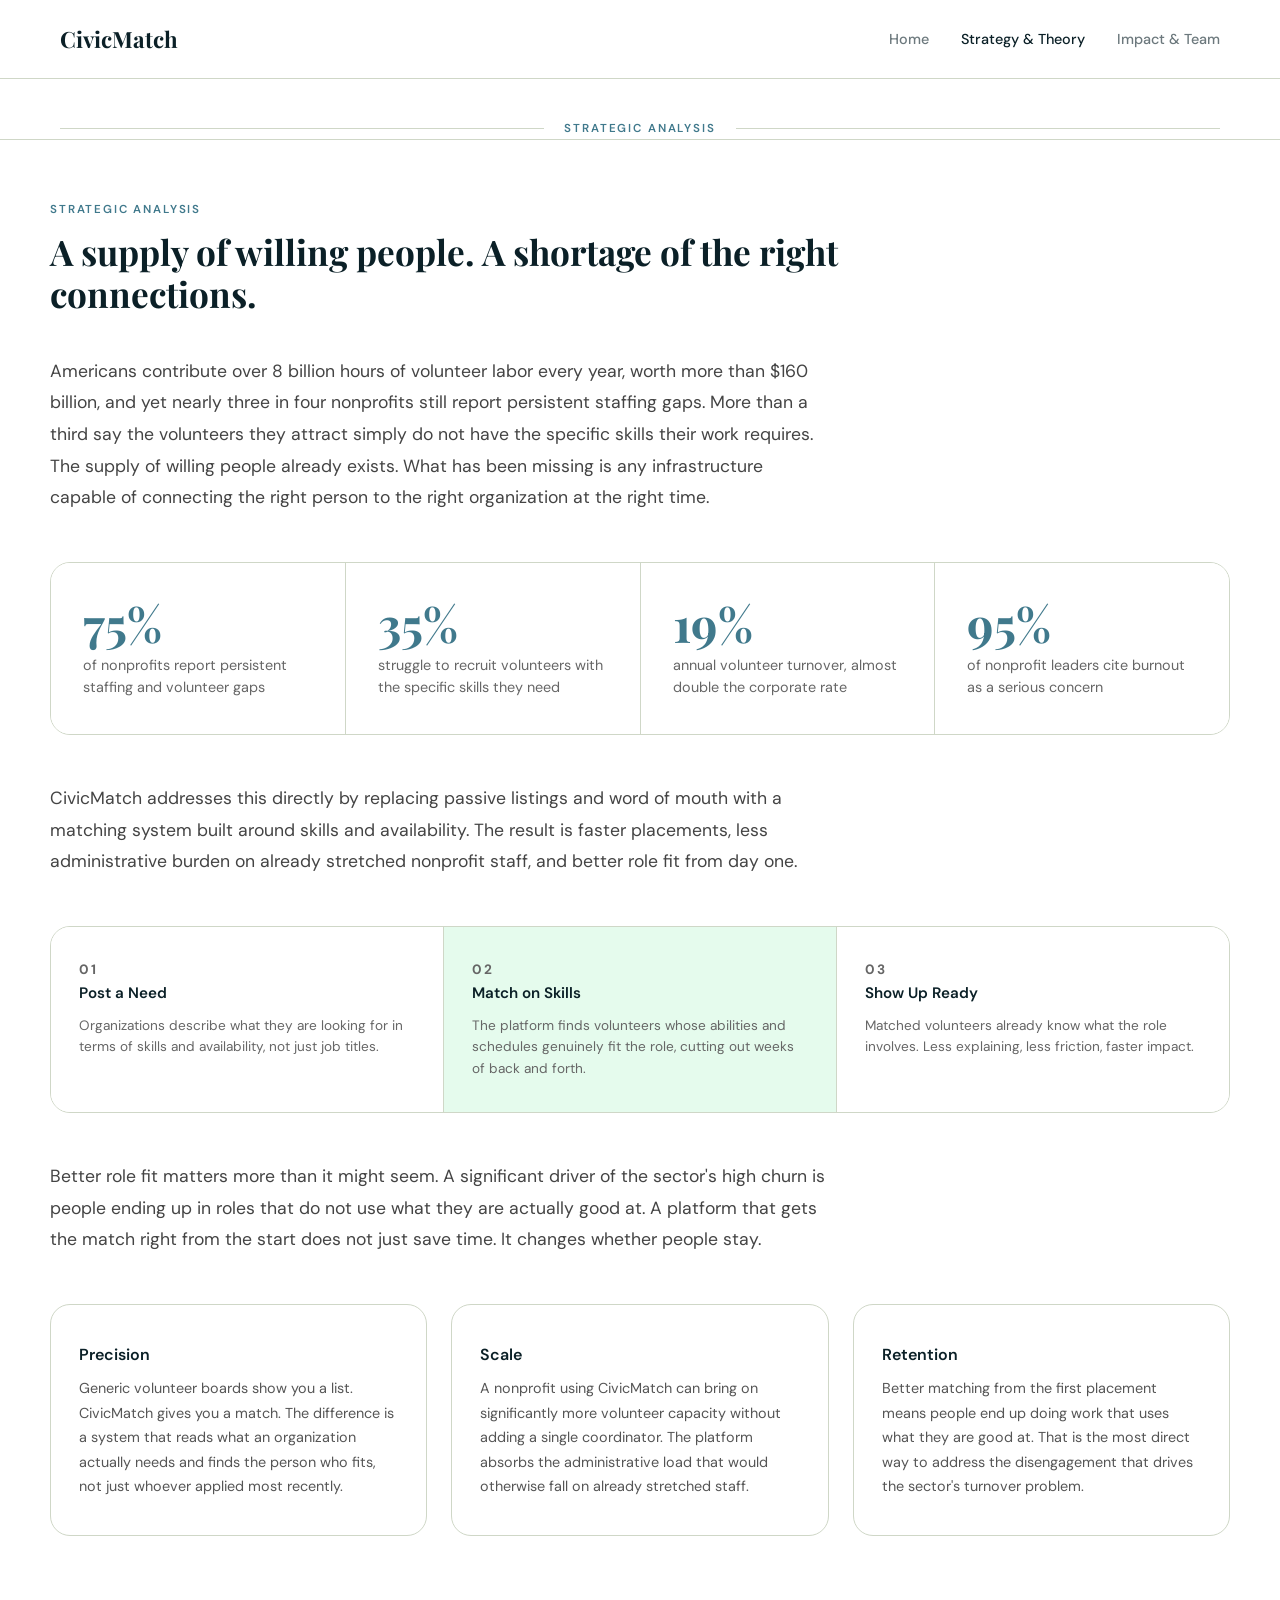
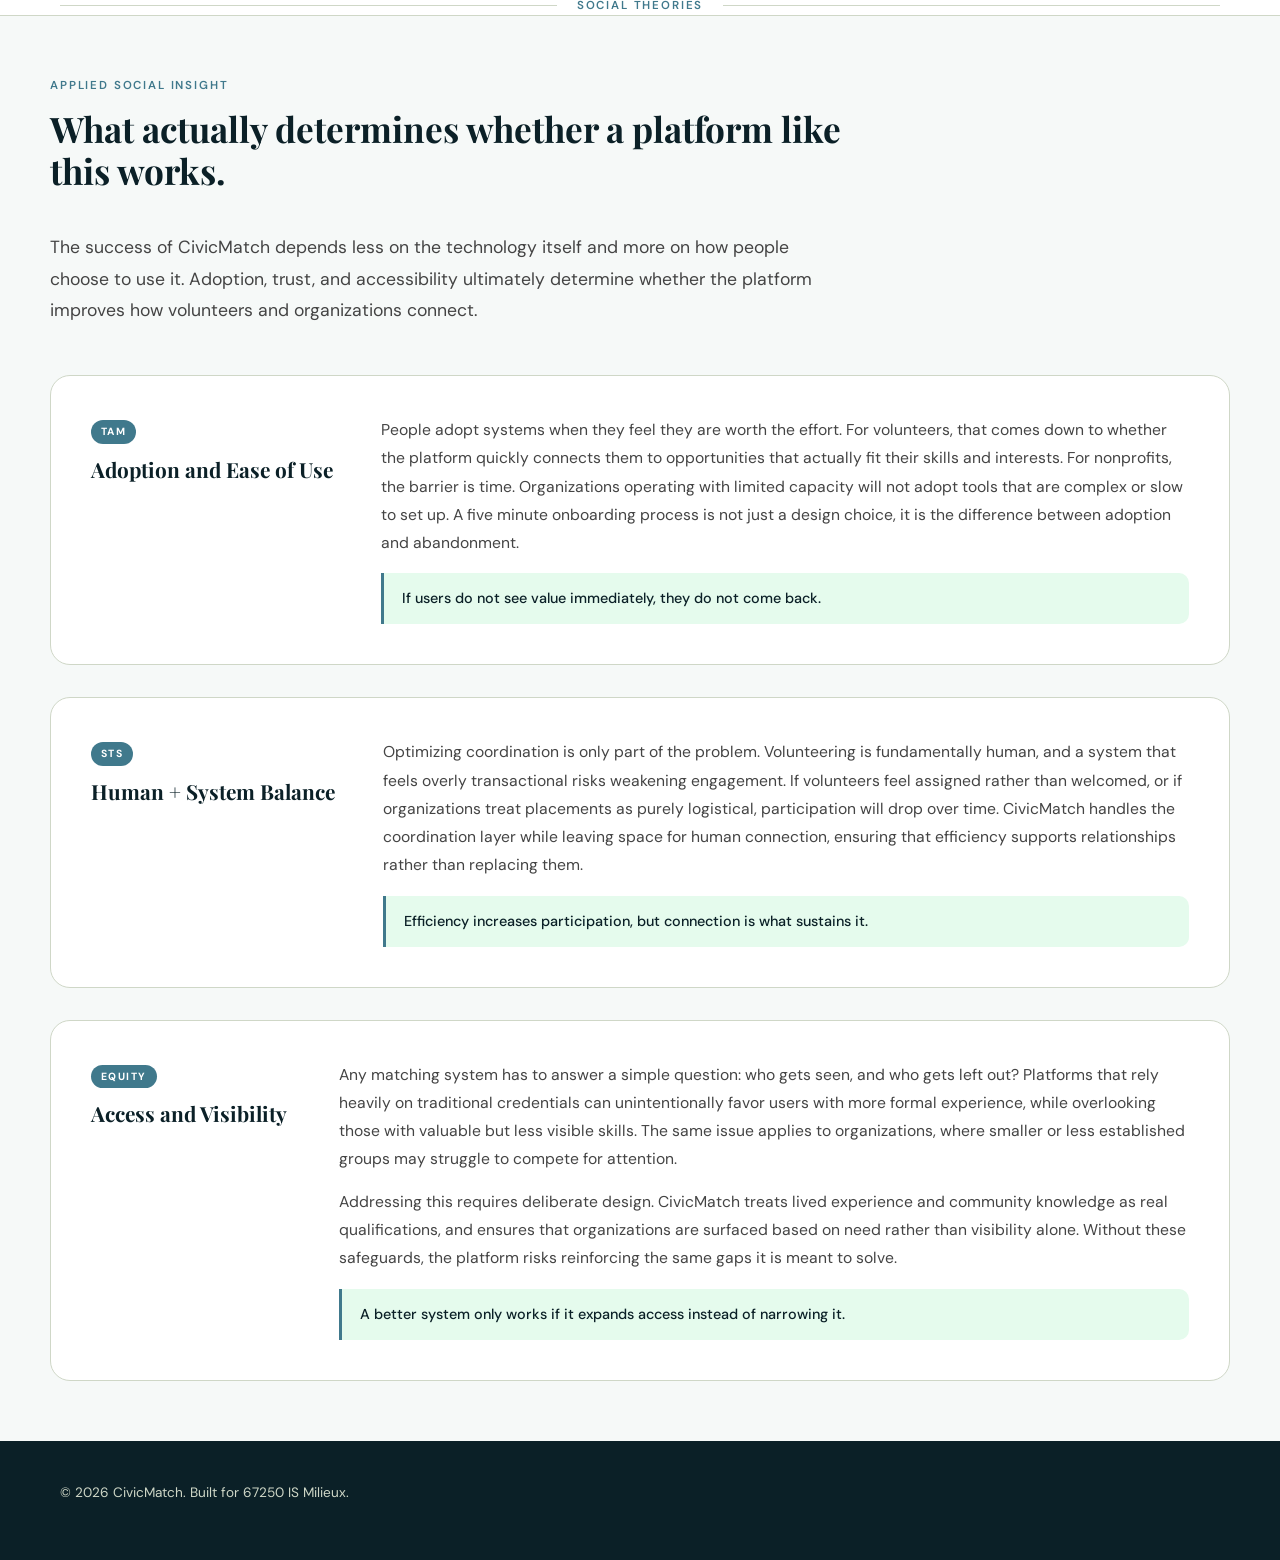
==== analysis.html @ eb23ac3d "analysis.html finished, added to each nav bar" ====
<!DOCTYPE html>
<html lang="en">
<head>
  <meta charset="UTF-8">
  <meta name="viewport" content="width=device-width, initial-scale=1.0">
  <title>CivicMatch — Strategy & Theory</title>
  <link rel="stylesheet" href="style.css">
  <link rel="stylesheet" href="analysis.css">
  <link rel="preconnect" href="https://fonts.googleapis.com">
  <link href="https://fonts.googleapis.com/css2?family=Playfair+Display:wght@600;700&family=DM+Sans:wght@300;400;500;600&display=swap" rel="stylesheet">
</head>
<body>

  <nav class="ip-nav">
    <a class="ip-nav-logo" href="index.html">CivicMatch</a>
    <div class="ip-nav-links">
      <a href="index.html">Home</a>
      <a href="analysis.html" class="ip-nav-active">Strategy & Theory</a>
      <a href="impact.html">Impact & Team</a>
    </div>
  </nav>

  <div class="ip-divider" style="padding-top: 40px;"><span>Strategic Analysis</span></div>

  <section class="an-block">
    <p class="an-eyebrow">Strategic Analysis</p>
    <h1>A supply of willing people. A shortage of the right connections.</h1>

    <div class="an-body-text">
      <p>Americans contribute over 8 billion hours of volunteer labor every year, worth more than $160 billion,
         and yet nearly three in four nonprofits still report persistent staffing gaps. More than a third say the volunteers they attract simply do not have the specific skills their work requires. 
         The supply of willing people already exists. What has been missing is any infrastructure capable of connecting the right person to the right organization at the right time.</p>
    </div>

    <div class="an-stats">
      <div class="an-stat">
        <p class="an-stat-num">75%</p>
        <p class="an-stat-label">of nonprofits report persistent staffing and volunteer gaps</p>
      </div>
      <div class="an-stat">
        <p class="an-stat-num">35%</p>
        <p class="an-stat-label">struggle to recruit volunteers with the specific skills they need</p>
      </div>
      <div class="an-stat">
        <p class="an-stat-num">19%</p>
        <p class="an-stat-label">annual volunteer turnover, almost double the corporate rate</p>
      </div>
      <div class="an-stat">
        <p class="an-stat-num">95%</p>
        <p class="an-stat-label">of nonprofit leaders cite burnout as a serious concern</p>
      </div>
    </div>

    <div class="an-body-text">
      <p>CivicMatch addresses this directly by replacing passive listings and word of mouth with a matching system built around skills and availability. The result is faster placements, less administrative burden on already stretched nonprofit staff, and better role fit from day one.</p>
    </div>

    <div class="an-chain">
      <div class="an-chain-step">
        <p class="an-chain-num">01</p>
        <h4>Post a Need</h4>
        <p>Organizations describe what they are looking for in terms of skills and availability, not just job titles.</p>
      </div>
      <div class="an-chain-step an-highlight">
        <p class="an-chain-num">02</p>
        <h4>Match on Skills</h4>
        <p>The platform finds volunteers whose abilities and schedules genuinely fit the role, cutting out weeks of back and forth.</p>
      </div>
      <div class="an-chain-step">
        <p class="an-chain-num">03</p>
        <h4>Show Up Ready</h4>
        <p>Matched volunteers already know what the role involves. Less explaining, less friction, faster impact.</p>
      </div>
    </div>

    <div class="an-body-text" style="margin-top: 48px;">
      <p>Better role fit matters more than it might seem. A significant driver of the sector's high churn is people ending up in roles that do not use what they are actually good at. A platform that gets the match right from the start does not just save time. It changes whether people stay.</p>
    </div>

    <div class="an-pillars">
      <div class="an-pillar">
        <h4>Precision</h4>
        <p>Generic volunteer boards show you a list. CivicMatch gives you a match. The difference is a system that reads what an organization actually needs and finds the person who fits, not just whoever applied most recently.</p>
      </div>
      <div class="an-pillar">
        <h4>Scale</h4>
        <p>A nonprofit using CivicMatch can bring on significantly more volunteer capacity without adding a single coordinator. The platform absorbs the administrative load that would otherwise fall on already stretched staff.</p>
      </div>
      <div class="an-pillar">
        <h4>Retention</h4>
        <p>Better matching from the first placement means people end up doing work that uses what they are good at. That is the most direct way to address the disengagement that drives the sector's turnover problem.</p>
      </div>
    </div>
  </section>

  <div class="ip-divider"><span>Social Theories</span></div>

<section class="an-block an-block-alt">
  <p class="an-eyebrow">Applied Social Insight</p>
  <h1>What actually determines whether a platform like this works.</h1>

  <div class="an-body-text">
    <p>The success of CivicMatch depends less on the technology itself and more on how people choose to use it.
    Adoption, trust, and accessibility ultimately determine whether the platform improves how volunteers and organizations connect.</p>
  </div>

  <div class="an-theories">

    <div class="an-theory">
      <div class="an-theory-meta">
        <span class="an-theory-tag">TAM</span>
        <h3>Adoption and Ease of Use</h3>
      </div>
      <div class="an-theory-body">
        <p>People adopt systems when they feel they are worth the effort. 
            For volunteers, that comes down to whether the platform quickly connects them to opportunities that actually fit their skills and interests. For nonprofits, the barrier is time. Organizations operating with limited capacity will not adopt tools that are complex or slow to set up. A five minute onboarding process is not just a design choice, it is the difference between adoption and abandonment.</p>

        <div class="an-callout">
          If users do not see value immediately, they do not come back.
        </div>
      </div>
    </div>

    <div class="an-theory">
      <div class="an-theory-meta">
        <span class="an-theory-tag">STS</span>
        <h3>Human + System Balance</h3>
      </div>
      <div class="an-theory-body">
        <p>Optimizing coordination is only part of the problem. Volunteering is fundamentally human, and a system that feels overly transactional risks weakening engagement. If volunteers feel assigned rather than welcomed, or if organizations treat placements as purely logistical, participation will drop over time. CivicMatch handles the coordination layer while leaving space for human connection, ensuring that efficiency supports relationships rather than replacing them.</p>

        <div class="an-callout">
          Efficiency increases participation, but connection is what sustains it.
        </div>
      </div>
    </div>

    <!-- EQUITY -->
    <div class="an-theory">
      <div class="an-theory-meta">
        <span class="an-theory-tag">Equity</span>
        <h3>Access and Visibility</h3>
      </div>
      <div class="an-theory-body">
        <p>Any matching system has to answer a simple question: who gets seen, 
            and who gets left out? Platforms that rely heavily on traditional credentials can unintentionally favor users with more formal experience, while overlooking those with valuable but less visible skills. The same issue applies to organizations, where smaller or less established groups may struggle to compete for attention.</p>

        <p>Addressing this requires deliberate design.
             CivicMatch treats lived experience and community knowledge as real qualifications, and ensures that organizations are surfaced based on need rather than visibility alone. Without these safeguards, the platform risks reinforcing the same gaps it is meant to solve.</p>

        <div class="an-callout">
          A better system only works if it expands access instead of narrowing it.
        </div>
      </div>
    </div>

  </div>
</section>

</body>

  <footer class="ip-footer">
    <p>© 2026 CivicMatch. Built for 67250 IS Milieux.</p>
  </footer>
</html>
---- style.css ----
@import url('https://fonts.googleapis.com/css2?family=Playfair+Display:wght@600;700&family=DM+Sans:wght@300;400;500;600&display=swap');

:root {
  --navy:      #0B2027;
  --teal:      #40798C;
  --teal-soft: #70A9A1;
  --mint:      #E5FBED;
  --sage:      #CFD7C7;
  --cream:     #FFFFFF;
}

*, *::before, *::after {
  box-sizing: border-box;
  margin: 0;
  padding: 0;
}

body {
  font-family: 'DM Sans', sans-serif;
  font-size: 16px;
  line-height: 1.7;
  color: var(--navy);
  background-color: var(--cream);
}

h1, h2 {
  font-family: 'Playfair Display', serif;
  font-weight: 700;
  color: var(--navy);
  line-height: 1.2;
}

h3, h4, h5, h6 {
  font-family: 'DM Sans', sans-serif;
  font-weight: 600;
  color: var(--navy);
}

h1 { font-size: 3rem; }
h2 { font-size: 2rem; }
h3 { font-size: 1.5rem; }
h4 { font-size: 1.25rem; }

p { margin-bottom: 1rem; }

a {
  color: var(--teal);
  text-decoration: none;
}

a:hover {
  color: var(--teal-soft);
}

.wireframes {
  /* font-family: 'DM Sans', sans-serif; */
  display: flex;
  flex-direction: column;
  gap: 40px; /* Adds vertical space between your two rows */
  width: 100%;
  padding: 50px;
}

/* This creates the side-by-side layout */
.wireframe-row {
  display: flex;
  align-items: center; /* Centers the text vertically with the image */
  gap: 60px; /* Space between the image and the text */
}

/* This flips the layout for the second row so the image goes to the right */
.wireframe-row.reverse {
  flex-direction: row-reverse;
}

.wireframe-row img {
  width: 50%; /* Image takes up half the row */
  height: auto; 
  object-fit: cover;
  border-radius: 50px;
}

.text-content {
  width: 50%; /* Text takes up the other half */
}

/* ── NAV ─────────────────────────────────────────────────────── */
.ip-nav {
  display: flex;
  align-items: center;
  justify-content: space-between;
  padding: 20px 60px;
  background: #ffffff;
  border-bottom: 1px solid var(--sage);
  position: sticky;
  top: 0;
  z-index: 100;
}

.ip-nav-logo {
  font-family: 'Playfair Display', serif;
  font-size: 1.4rem;
  font-weight: 700;
  color: var(--navy);
  text-decoration: none;
}

.ip-nav-links {
  display: flex;
  gap: 32px;
}

.ip-nav-links a {
  font-size: 0.9rem;
  font-weight: 500;
  color: var(--navy);
  text-decoration: none;
  opacity: 0.6;
  transition: opacity 0.2s;
}

.ip-nav-links a:hover,
.ip-nav-active {
  opacity: 1 !important;
}

/* ── HERO ─────────────────────────────────────────────────────── */
.ip-hero {
  padding: 100px 60px 60px;
  background: #ffffff;
  max-width: 900px;
}

.ip-eyebrow {
  font-size: 0.72rem;
  font-weight: 600;
  letter-spacing: 0.16em;
  text-transform: uppercase;
  color: var(--teal);
  margin-bottom: 20px;
}

.ip-eyebrow-light {
  color: var(--teal-soft);
}

.ip-hero-title {
  font-family: 'Playfair Display', serif;
  font-size: 7rem;
  font-weight: 700;
  color: var(--navy);
  line-height: 1.05;
  margin-bottom: 24px;
}

.ip-accent {
  color: var(--teal);
}

.ip-hero-sub {
  font-size: 1.1rem;
  color: #666;
  max-width: 520px;
  line-height: 1.7;
  margin-bottom: 40px;
}

.ip-hero-line {
  width: 60px;
  height: 3px;
  background: var(--teal);
  border-radius: 2px;
}

/* ── SECTIONS ─────────────────────────────────────────────────── */
.ip-section {
  padding: 80px 60px;
  background: #ffffff;
}

.ip-section-dark {
  background: var(--navy);
}

.ip-section-title {
  font-family: 'Playfair Display', serif;
  font-size: 3.5rem;
  font-weight: 700;
  color: var(--navy);
  margin-bottom: 48px;
  margin-top: 8px;
}

.ip-text-light {
  color: #ffffff;
}

/* ── DIVIDER ──────────────────────────────────────────────────── */
.ip-divider {
  display: flex;
  align-items: center;
  gap: 20px;
  padding: 0 60px;
  background: #ffffff;
}

.ip-divider::before,
.ip-divider::after {
  content: '';
  flex: 1;
  height: 1px;
  background: var(--sage);
}

.ip-divider span {
  font-size: 0.72rem;
  font-weight: 600;
  letter-spacing: 0.16em;
  text-transform: uppercase;
  color: var(--teal);
  white-space: nowrap;
}

/* ── FULL IMPACT SECTIONS ────────────────────── */
.ip-impact-full {
  padding: 120px 60px;
  background: #ffffff;
  border-bottom: 1px solid var(--sage);
  display: flex;
  gap: 80px;
  align-items: center;
}

.ip-impact-full:nth-child(even) {
  flex-direction: row-reverse;
}

.ip-impact-full:nth-child(odd) {
  flex-direction: row;
}

.ip-impact-text {
  flex: 1;
}

.ip-impact-image {
  flex: 1;
}

.ip-impact-image img {
  width: 100%;
  border-radius: 20px;
  object-fit: cover;
  height: 400px;
}

.ip-impact-title {
  font-family: 'Playfair Display', serif;
  font-size: 5rem;
  font-weight: 700;
  color: var(--navy);
  line-height: 1.05;
  margin: 16px 0 32px 0;
}

.ip-impact-body {
  font-size: 1.3rem;
  color: #444;
  max-width: 800px;
  line-height: 1.8;
  margin: 0;
}

/* ── PHOTO GRID ──────────────────────────────── */
.ip-photo-grid {
  display: grid;
  grid-template-columns: 1fr 1fr;
  grid-template-rows: auto auto;
  gap: 12px;
}

.ip-photo-tall {
  grid-row: 1 / 3;
  width: 100%;
  height: 100%;
  object-fit: cover;
  border-radius: 16px;
}

.ip-photo-short {
  width: 100%;
  height: 200px;
  object-fit: cover;
  border-radius: 16px;
}

/* ── PHOTO STACK ──────────────────────────────── */
.ip-photo-stack {
  display: flex;
  flex-direction: column;
  gap: 12px;
}

.ip-photo-stack-top {
  width: 100%;
  height: 220px;
  object-fit: cover;
  border-radius: 16px;
}

.ip-photo-stack-bottom {
  width: 100%;
  height: 220px;
  object-fit: cover;
  border-radius: 16px;
}

/* ── RISKS ────────────────────────────────────────────────────── */
.ip-risks {
  display: flex;
  flex-direction: column;
  border-top: 1px solid rgba(255,255,255,0.12);
}

.ip-risk {
  border-bottom: 1px solid rgba(255,255,255,0.12);
}

.ip-risk-btn {
  width: 100%;
  display: flex;
  align-items: center;
  justify-content: space-between;
  padding: 28px 0;
  background: none;
  border: none;
  cursor: pointer;
  font-family: 'DM Sans', sans-serif;
  font-size: 1.3rem;
  font-weight: 600;
  color: #ffffff;
  text-align: left;
}

.ip-risk-btn:hover {
  color: var(--teal-soft);
}

.ip-arrow {
  font-size: 1.4rem;
  font-weight: 300;
  transition: transform 0.2s;
  color: var(--teal-soft);
}

.ip-arrow.open {
  transform: rotate(45deg);
}

.ip-risk-tag {
  font-size: 0.65rem;
  background: var(--teal);
  color: #ffffff;
  padding: 2px 8px;
  border-radius: 999px;
  margin-left: 8px;
  vertical-align: middle;
}

.ip-risk-content {
  display: none;
  padding: 0 0 28px 0;
  color: var(--sage);
  line-height: 1.7;
  font-size: 1.1rem;
}

.ip-risk-content p {
  color: var(--sage);
}

.ip-risk-content ul {
  margin-top: 12px;
  padding-left: 20px;
  display: flex;
  flex-direction: column;
  gap: 8px;
}

.ip-risk-content li {
  color: var(--sage);
}

/* ── TEAM ─────────────────────────────────────────────────────── */
.ip-team {
  display: grid;
  grid-template-columns: 1fr 1fr 1fr;
  gap: 24px;
  margin-bottom: 40px;
}

.ip-team-card {
  border: 1px solid var(--sage);
  border-radius: 20px;
  padding: 36px 28px;
  cursor: pointer;
  transition: border-color 0.2s, transform 0.2s;
  background: #ffffff;
}

.ip-team-card:hover {
  border-color: var(--teal);
  transform: translateY(-3px);
}

.ip-team-icon {
  width: 64px;
  height: 64px;
  border-radius: 16px;
  display: flex;
  align-items: center;
  justify-content: center;
  font-size: 1.8rem;
  margin-bottom: 20px;
}

.ip-team-card h3 {
  font-size: 1.6rem;
  color: var(--navy);
  margin-bottom: 4px;
}

.ip-team-role {
  font-size: 0.78rem;
  font-weight: 600;
  color: var(--teal);
  text-transform: uppercase;
  letter-spacing: 0.08em;
  margin-bottom: 16px;
  display: block;
}

.ip-team-hint {
  font-size: 0.82rem;
  font-weight: 600;
  color: var(--teal);
  opacity: 0.6;
  transition: opacity 0.2s;
}

.ip-team-card:hover .ip-team-hint {
  opacity: 1;
}

/* ── BIO PANEL ────────────────────────────────────────────────── */
.ip-bio {
  display: none;
  background: var(--mint);
  border: 1px solid var(--teal);
  border-radius: 20px;
  padding: 40px;
  position: relative;
  animation: fadeIn 0.25s ease;
}

@keyframes fadeIn {
  from { opacity: 0; transform: translateY(10px); }
  to   { opacity: 1; transform: translateY(0); }
}

.ip-bio-close {
  position: absolute;
  top: 16px;
  right: 20px;
  background: none;
  border: none;
  font-size: 1.1rem;
  cursor: pointer;
  color: var(--teal);
  font-weight: 600;
}

.ip-bio h3 {
  font-size: 1.4rem;
  color: var(--navy);
  margin-bottom: 4px;
}

.ip-bio ul {
  padding-left: 20px;
  display: flex;
  flex-direction: column;
  gap: 10px;
  margin-top: 16px;
}

.ip-bio li {
  color: var(--navy);
  line-height: 1.6;
}

/* ── FOOTER ───────────────────────────────────────────────────── */
.ip-footer {
  padding: 40px 60px;
  background: var(--navy);
  color: var(--sage);
  font-size: 0.85rem;
}

/* ── SCROLL ANIMATIONS ───────────────────────────────────────── */
.fade-up {
  opacity: 0;
  transform: translateY(40px);
  transition: opacity 0.7s ease, transform 0.7s ease;
}

.fade-up.visible {
  opacity: 1;
  transform: translateY(0);
}

/* ── SLIDESHOW ───────────────────────────────── */
.ip-slideshow {
  position: relative;
  width: 100%;
  border-radius: 20px;
  overflow: hidden;
}

.ip-slide {
  display: none;
  width: 100%;
  height: 450px;
  object-fit: cover;
  border-radius: 20px;
  transition: opacity 0.8s ease;
}

.ip-slide.active {
  display: block;
}

.ip-slide-dots {
  text-align: center;
  padding: 12px 0 0 0;
  display: flex;
  justify-content: center;
  gap: 8px;
}

.ip-dot {
  width: 6px;
  height: 6px;
  background: var(--sage);
  border-radius: 50%;
  cursor: pointer;
  transition: background 0.3s;
}

.ip-dot.active {
  background: var(--teal);
  width: 20px;
  border-radius: 999px;
}


/* ------------------------------------------------------ */


.an-block {
  padding: 60px 50px;
  border-top: 1px solid var(--sage);
}
.an-block-alt {
  background: #f6f9f8;
}
.an-eyebrow {
  font-size: 0.72rem;
  font-weight: 600;
  letter-spacing: 0.16em;
  text-transform: uppercase;
  color: var(--teal);
  margin-bottom: 12px;
}
.an-block h1 {
  font-size: 2.2rem;
  margin-bottom: 20px;
  max-width: 800px;
}
.an-lead {
  font-size: 1.15rem;
  color: #444;
  line-height: 1.8;
  max-width: 780px;
  margin-bottom: 0;
}


.an-stats {
  display: flex;
  margin: 48px 0;
  border: 1px solid var(--sage);
  border-radius: 20px;
  overflow: hidden;
}
.an-stat {
  flex: 1;
  padding: 36px 32px;
  border-right: 1px solid var(--sage);
  background: #fff;
}
.an-stat:last-child { border-right: none; }

.an-stat-num {
  font-family: 'Playfair Display', serif;
  font-size: 3rem;
  font-weight: 700;
  color: var(--teal);
  line-height: 1;
  margin-bottom: 8px;
}
.an-stat-label {
  font-size: 0.9rem;
  color: #666;
  line-height: 1.5;
  margin: 0;
}


.an-chain {
  display: flex;
  margin: 48px 0 0 0;
  border: 1px solid var(--sage);
  border-radius: 20px;
  overflow: hidden;
}
.an-chain-step {
  flex: 1;
  padding: 32px 28px;
  background: #fff;
  border-right: 1px solid var(--sage);
}
.an-chain-step:last-child { border-right: none; }

.an-chain-step.an-highlight { background: var(--mint); }

.an-chain-num {
  font-size: 0.65rem;
  font-weight: 700;
  letter-spacing: 0.14em;
  text-transform: uppercase;
  color: var(--teal);
  margin-bottom: 8px;
}
.an-chain-step h4 { font-size: 0.95rem; color: var(--navy); margin-bottom: 8px; }

.an-chain-step p { font-size: 0.85rem; color: #666; line-height: 1.6; margin: 0; }

.an-chain-badge {
  display: inline-block;
  margin-top: 10px;
  font-size: 0.65rem;
  font-weight: 700;
  letter-spacing: 0.1em;
  text-transform: uppercase;
  color: var(--teal);
  border: 1px solid var(--teal);
  padding: 2px 10px;
  border-radius: 999px;
}


.an-pillars { display: flex; gap: 24px; margin-top: 48px; }

.an-pillar {
  flex: 1;
  border: 1px solid var(--sage);
  border-radius: 20px;
  padding: 36px 28px;
  background: #fff;
}
.an-pillar-icon { font-size: 1.8rem; margin-bottom: 14px; }

.an-pillar h4 { font-size: 1rem; color: var(--navy); margin-bottom: 8px; }

.an-pillar p { font-size: 0.9rem; color: #555; line-height: 1.7; margin: 0; }


.an-theories { display: flex; flex-direction: column; gap: 32px; margin-top: 48px; }

.an-theory {
  display: flex;
  gap: 48px;
  padding: 40px;
  border: 1px solid var(--sage);
  border-radius: 20px;
  background: #fff;
  align-items: flex-start;
}
.an-theory-meta { min-width: 200px; }
.an-theory-tag {
  display: inline-block;
  font-size: 0.65rem;
  font-weight: 700;
  letter-spacing: 0.14em;
  text-transform: uppercase;
  color: #fff;
  background: var(--teal);
  padding: 3px 10px;
  border-radius: 999px;
  margin-bottom: 12px;
}
.an-theory h3 {
  font-family: 'Playfair Display', serif;
  font-size: 1.3rem;
  color: var(--navy);
  line-height: 1.25;
  margin-bottom: 4px;
  font-weight: 700;
}
.an-theory-cite { font-size: 0.8rem; color: #999; font-style: italic; }

.an-theory-body { flex: 1; font-size: 0.98rem; color: #444; line-height: 1.8; }

.an-theory-body p { margin-bottom: 0.9rem; }

.an-theory-body p:last-child { margin-bottom: 0; }

.an-callout {
  background: var(--mint);
  border-left: 3px solid var(--teal);
  border-radius: 0 10px 10px 0;
  padding: 14px 18px;
  margin-top: 16px;
  font-size: 0.9rem;
  color: var(--navy);
  font-weight: 500;
  line-height: 1.6;
}

.an-refs { display: flex; flex-direction: column; gap: 16px; margin-top: 40px; }

.an-ref {
  display: flex;
  gap: 20px;
  padding: 24px 28px;
  border: 1px solid var(--sage);
  border-radius: 14px;
  background: #fff;
  align-items: flex-start;
}
.an-ref-num {
  font-family: 'Playfair Display', serif;
  font-size: 1.1rem;
  font-weight: 700;
  color: var(--teal);
  min-width: 28px;
  margin-top: 2px;
}

.an-ref-body { font-size: 0.9rem; color: #444; line-height: 1.7; margin: 0; }

.an-ref-body strong { color: var(--navy); }

.an-ref-body a { color: var(--teal); word-break: break-all; }

.an-body-text {
  max-width: 780px;
  font-size: 1.1rem;
  color: #444;
  line-height: 1.8;
  margin: 40px 0;
}

.an-body-text p {
  margin-bottom: 1rem;
}

.an-body-text p:last-child {
  margin-bottom: 0;
}
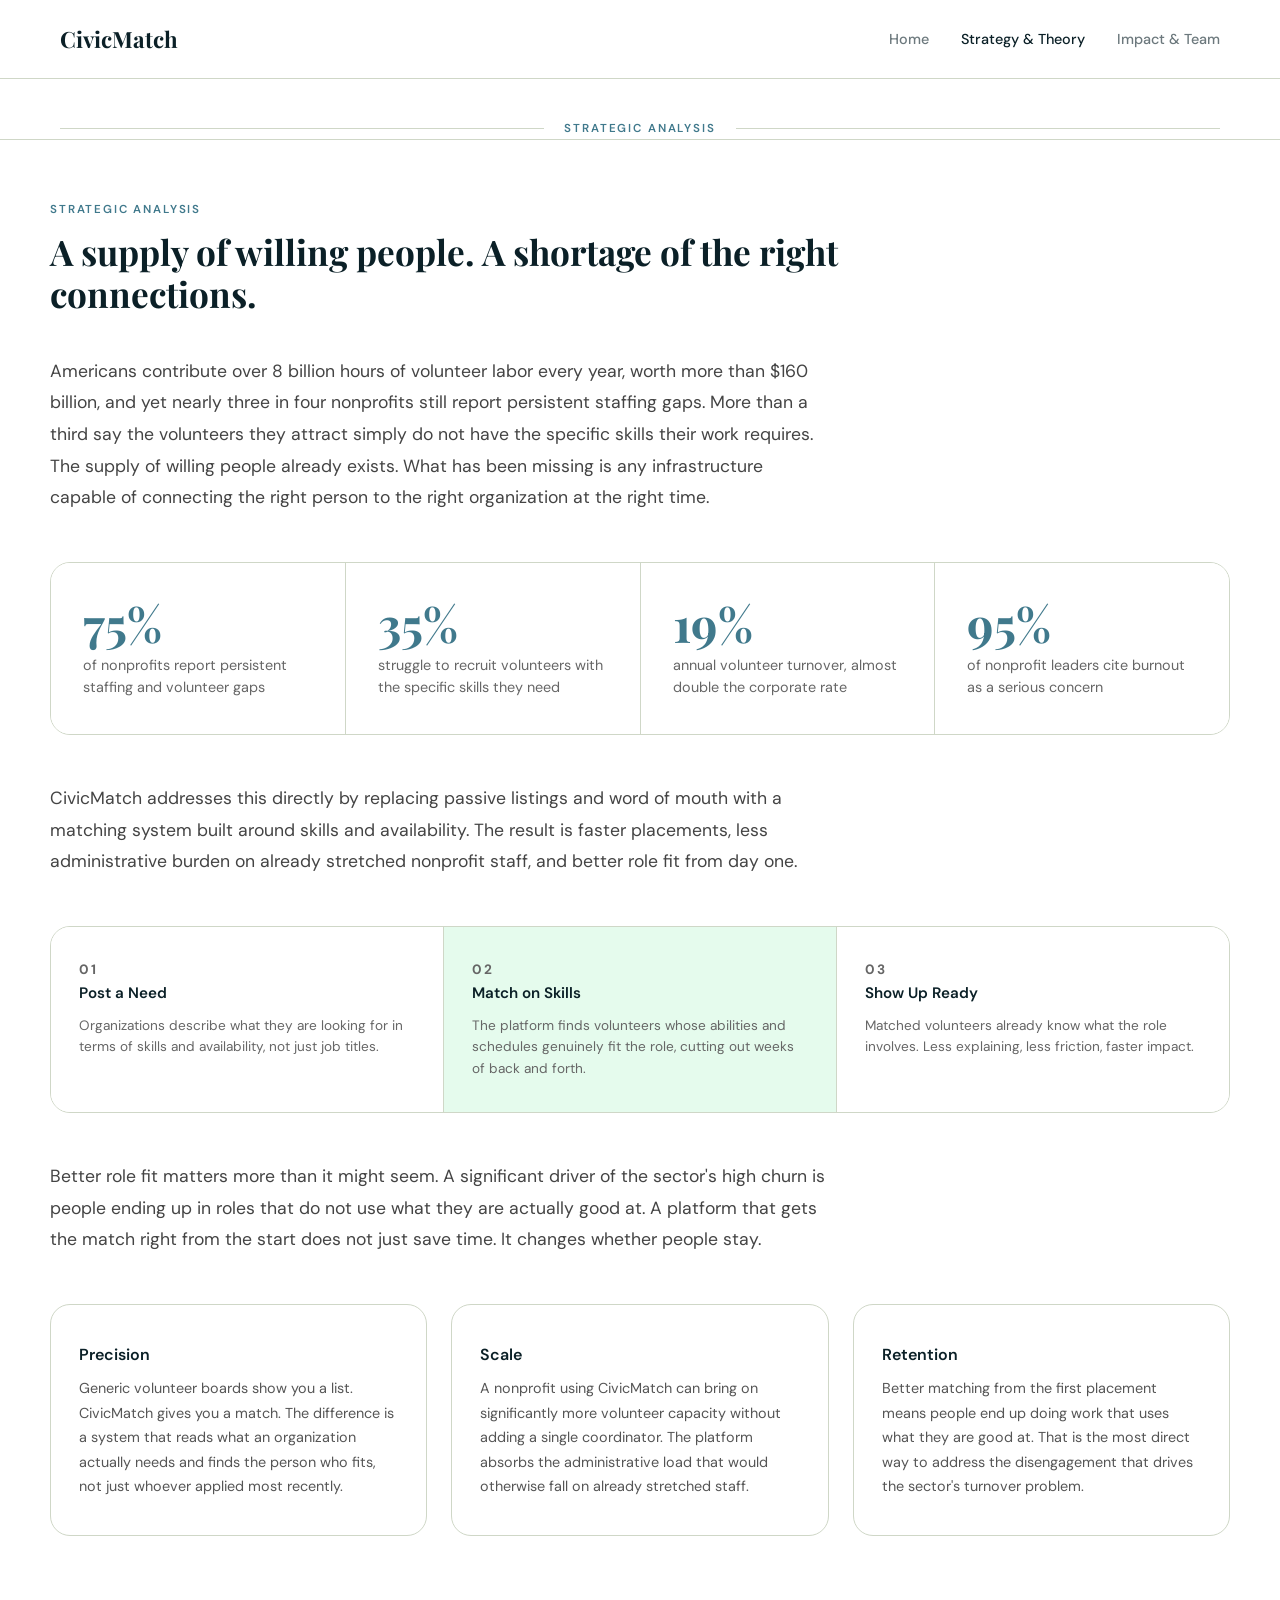
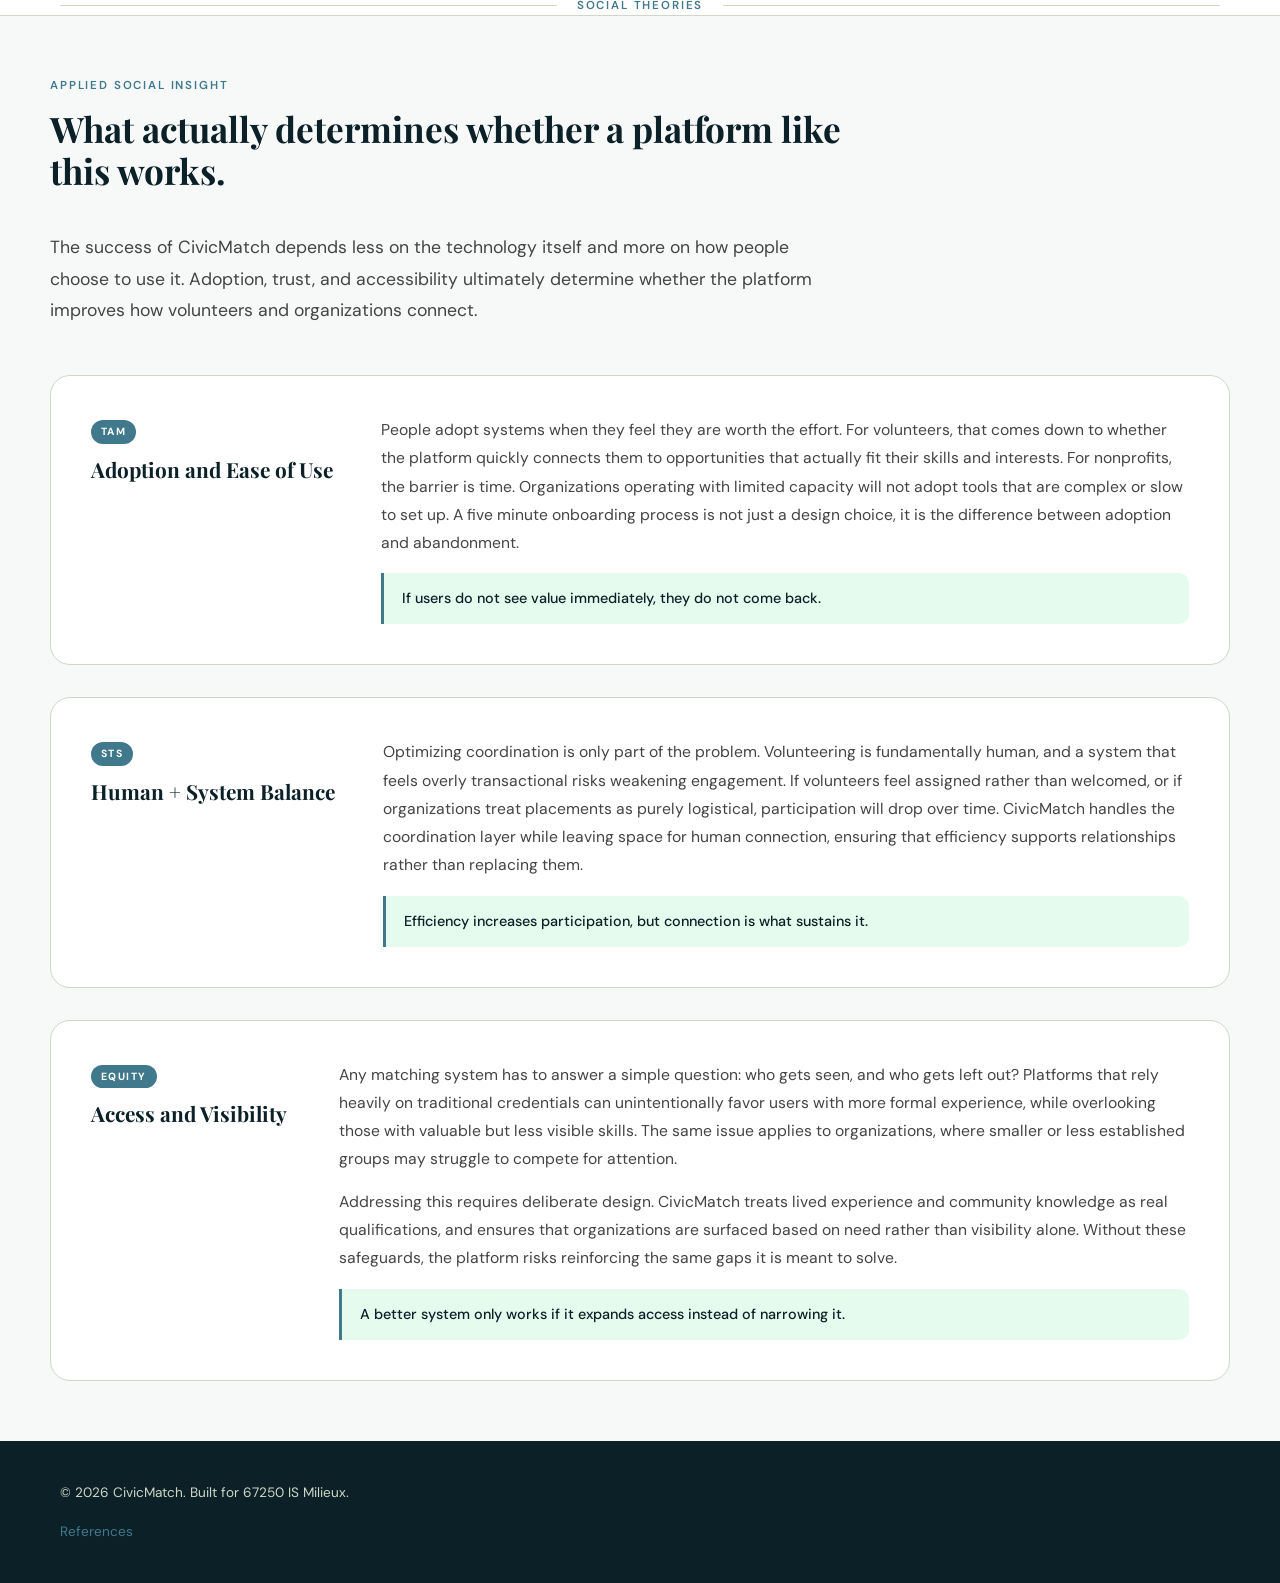
==== commit 2b8f56f5: "added references page to every html" ====
--- a/analysis.html
+++ b/analysis.html
@@ -161,5 +161,8 @@
 
   <footer class="ip-footer">
     <p>© 2026 CivicMatch. Built for 67250 IS Milieux.</p>
+    <div class="ip-footer-links">
+    <a href="references.html">References</a>
+  </div>
   </footer>
 </html>
